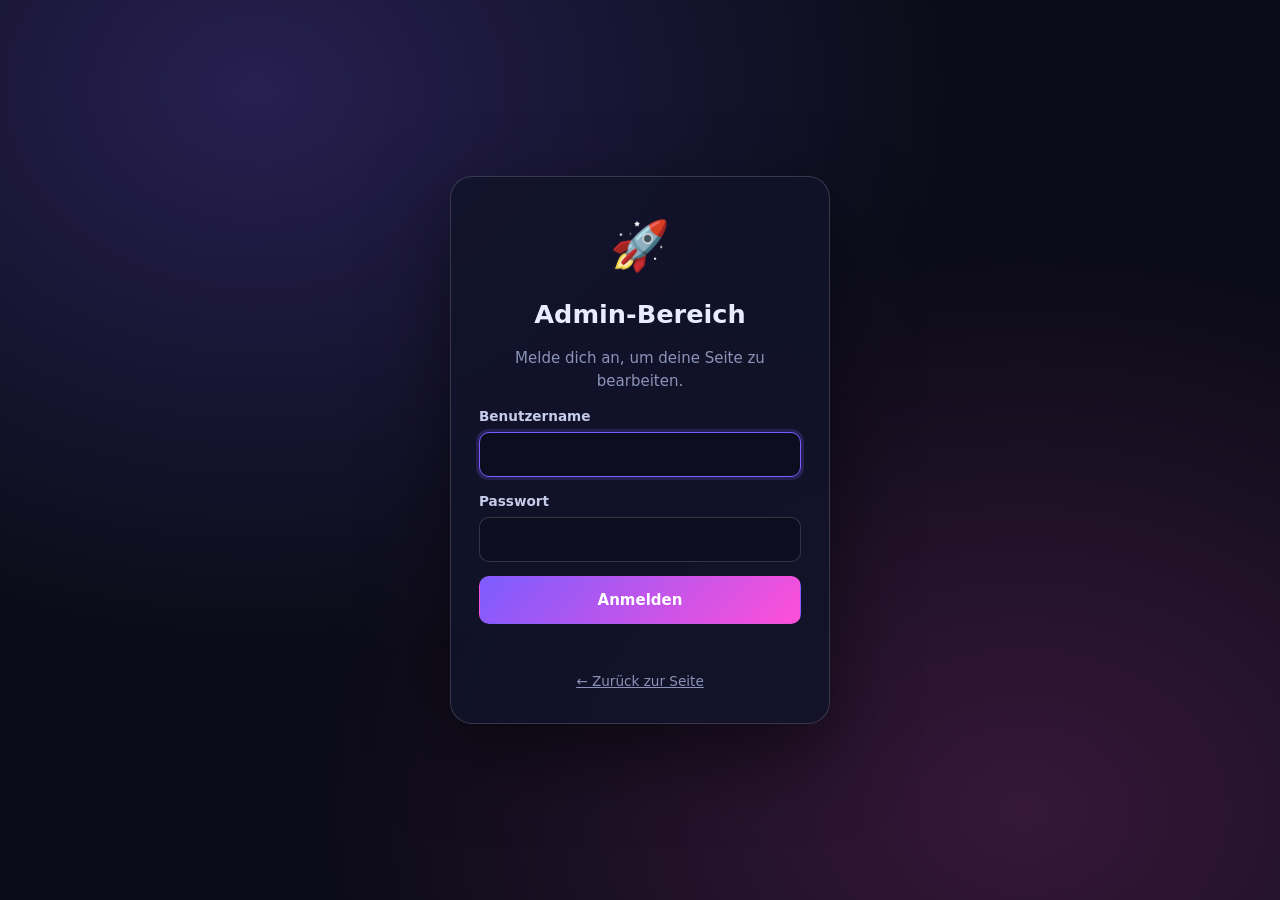
==== admin.html @ ae09e74c "Add admin panel, live page after launch and many new features Turns the single coming-soon page into" ====
<!doctype html>
<html lang="de">
<head>
  <meta charset="utf-8">
  <meta name="viewport" content="width=device-width, initial-scale=1">
  <meta name="robots" content="noindex, nofollow">
  <meta name="theme-color" content="#0a0b16">
  <title>Admin – Coming Soon</title>
  <link rel="icon" href="data:image/svg+xml,<svg xmlns='http://www.w3.org/2000/svg' viewBox='0 0 100 100'><text y='.9em' font-size='90'>🛠️</text></svg>">
  <link rel="stylesheet" href="assets/css/admin.css">
</head>
<body>
  <!-- ===================== LOGIN ===================== -->
  <div class="login" id="login">
    <form class="login-card" id="login-form" novalidate>
      <div class="login-logo" aria-hidden="true">🚀</div>
      <h1>Admin-Bereich</h1>
      <p class="muted">Melde dich an, um deine Seite zu bearbeiten.</p>
      <label class="field">
        <span>Benutzername</span>
        <input id="login-user" name="username" autocomplete="username" required>
      </label>
      <label class="field">
        <span>Passwort</span>
        <input id="login-pass" name="password" type="password" autocomplete="current-password" required>
      </label>
      <button class="a-btn primary wide" type="submit" id="login-btn">Anmelden</button>
      <p class="login-error" id="login-error" role="alert"></p>
      <a class="muted small" href="./">← Zurück zur Seite</a>
    </form>
  </div>

  <!-- ===================== APP ===================== -->
  <div class="app" id="app" hidden>
    <header class="a-top">
      <div class="a-brand">
        <span class="a-logo" aria-hidden="true">🛠️</span>
        <div>
          <b>Admin</b>
          <span class="a-site" id="site-name"></span>
        </div>
      </div>
      <div class="a-status" id="status" role="status"></div>
      <div class="a-actions">
        <a class="a-btn ghost" href="./" target="_blank" rel="noopener">Seite öffnen ↗</a>
        <button class="a-btn primary" type="button" id="btn-publish">☁️ Veröffentlichen</button>
        <button class="a-btn ghost icon" type="button" id="btn-logout" title="Abmelden" aria-label="Abmelden">⎋</button>
      </div>
    </header>

    <div class="a-tabs" role="tablist" aria-label="Ansicht">
      <button type="button" role="tab" data-view="edit" aria-selected="true">✏️ Bearbeiten</button>
      <button type="button" role="tab" data-view="preview" aria-selected="false">👁 Vorschau</button>
    </div>

    <div class="a-layout" id="layout" data-view="edit">
      <nav class="a-nav" id="nav" aria-label="Bereiche"></nav>
      <main class="a-editor" id="editor"></main>
      <section class="a-preview" aria-label="Live-Vorschau">
        <div class="a-preview-bar">
          <div class="seg" id="device-seg" role="group" aria-label="Gerät">
            <button type="button" data-device="desktop" aria-pressed="true" title="Computer">💻</button>
            <button type="button" data-device="mobile" aria-pressed="false" title="Handy">📱</button>
          </div>
          <div class="seg" id="mode-seg" role="group" aria-label="Vorschau-Modus">
            <button type="button" data-mode="" aria-pressed="true" title="So wie eingestellt">Echt</button>
            <button type="button" data-mode="soon" aria-pressed="false">Soon</button>
            <button type="button" data-mode="live" aria-pressed="false">Live</button>
          </div>
          <div class="seg" id="lang-seg" role="group" aria-label="Sprache">
            <button type="button" data-lang="de" aria-pressed="true">DE</button>
            <button type="button" data-lang="en" aria-pressed="false">EN</button>
          </div>
          <button class="a-btn ghost small" type="button" id="btn-launch-test" title="Launch-Show testen">🚀 Launch testen</button>
          <button class="a-btn ghost small icon" type="button" id="btn-reload" title="Vorschau neu laden" aria-label="Vorschau neu laden">↻</button>
        </div>
        <div class="a-frame-wrap" id="frame-wrap">
          <iframe id="preview" title="Vorschau der Seite" src="about:blank"></iframe>
        </div>
      </section>
    </div>
  </div>

  <div class="a-toast" id="toast" role="status" aria-live="polite"></div>

  <script src="assets/js/icons.js"></script>
  <script src="assets/js/config.js"></script>
  <script src="assets/js/images.js"></script>
  <script src="assets/js/admin.js"></script>
</body>
</html>
---- assets/css/admin.css ----
/* =========================================================
   Admin-Panel
   ========================================================= */
:root {
  --bg: #0a0b16;
  --panel: #11132a;
  --panel-2: #171a36;
  --line: rgba(255, 255, 255, 0.09);
  --line-strong: rgba(255, 255, 255, 0.16);
  --fg: #e8ecff;
  --muted: #8b93b8;
  --a1: #7c5cff;
  --a2: #00d4ff;
  --a3: #ff4fd8;
  --ok: #3dffa8;
  --warn: #ffc94d;
  --danger: #ff6b81;
  --radius: 14px;
  --font: system-ui, -apple-system, "Segoe UI", Roboto, "Helvetica Neue", Arial, sans-serif;
  color-scheme: dark;
}

* { box-sizing: border-box; margin: 0; padding: 0; }
[hidden] { display: none !important; }
html, body { height: 100%; }
body {
  background: var(--bg);
  color: var(--fg);
  font-family: var(--font);
  font-size: 15px;
  line-height: 1.5;
  -webkit-font-smoothing: antialiased;
}
a { color: var(--a2); }
button, input, select, textarea { font: inherit; color: inherit; }
:focus-visible { outline: 2px solid var(--a2); outline-offset: 2px; }
.muted { color: var(--muted); }
.small { font-size: 0.85rem; }

/* ---------- Buttons ---------- */
.a-btn {
  display: inline-flex; align-items: center; justify-content: center; gap: 6px;
  padding: 9px 16px;
  border-radius: 10px;
  border: 1px solid var(--line-strong);
  background: var(--panel-2);
  color: var(--fg);
  font-weight: 600;
  text-decoration: none;
  cursor: pointer;
  white-space: nowrap;
  transition: transform 0.12s, background 0.2s, border-color 0.2s, box-shadow 0.2s, opacity 0.2s;
}
.a-btn:hover { border-color: rgba(124, 92, 255, 0.6); }
.a-btn:active { transform: translateY(1px); }
.a-btn.primary { background: linear-gradient(135deg, var(--a1), var(--a3)); border-color: transparent; color: #fff; }
.a-btn.primary:hover { box-shadow: 0 6px 20px rgba(255, 79, 216, 0.3); }
.a-btn.ghost { background: transparent; }
.a-btn.danger { border-color: rgba(255, 107, 129, 0.5); color: var(--danger); background: transparent; }
.a-btn.danger:hover { background: rgba(255, 107, 129, 0.1); }
.a-btn.small { padding: 6px 10px; font-size: 0.85rem; }
.a-btn.icon { padding: 8px 11px; }
.a-btn.wide { width: 100%; padding: 12px; }
.a-btn:disabled { opacity: 0.5; cursor: default; }
.a-btn.busy { position: relative; color: transparent !important; }
.a-btn.busy::after {
  content: ""; position: absolute; width: 16px; height: 16px;
  border: 2px solid #fff; border-right-color: transparent; border-radius: 50%;
  animation: spin 0.7s linear infinite;
}
@keyframes spin { to { transform: rotate(360deg); } }

/* ---------- Login ---------- */
.login {
  min-height: 100vh;
  display: flex; align-items: center; justify-content: center;
  padding: 24px 16px;
  background:
    radial-gradient(ellipse at 20% 10%, rgba(124, 92, 255, 0.25), transparent 50%),
    radial-gradient(ellipse at 80% 90%, rgba(255, 79, 216, 0.18), transparent 50%),
    var(--bg);
}
.login-card {
  width: 100%; max-width: 380px;
  padding: 32px 28px;
  border-radius: 22px;
  background: rgba(17, 19, 42, 0.85);
  border: 1px solid var(--line-strong);
  box-shadow: 0 30px 80px rgba(0, 0, 0, 0.5);
  display: flex; flex-direction: column; gap: 14px;
  text-align: center;
}
.login-card.shake { animation: shake 0.4s; }
@keyframes shake { 20%, 60% { transform: translateX(-8px); } 40%, 80% { transform: translateX(8px); } }
.login-logo { font-size: 3rem; animation: bob 3s ease-in-out infinite; }
@keyframes bob { 50% { transform: translateY(-6px) rotate(-6deg); } }
.login-card h1 { font-size: 1.6rem; }
.login-error { min-height: 1.3em; color: var(--danger); font-size: 0.9rem; }

/* ---------- Formularfelder ---------- */
.field { display: flex; flex-direction: column; gap: 6px; text-align: left; }
.field > span, .field-label { font-size: 0.85rem; font-weight: 600; color: #c5cbea; }
.field input, .field select, .field textarea,
.input {
  width: 100%;
  padding: 10px 12px;
  border-radius: 10px;
  border: 1px solid var(--line-strong);
  background: #0c0e20;
  color: var(--fg);
  outline: none;
  transition: border-color 0.2s, box-shadow 0.2s;
}
.field textarea, textarea.input { min-height: 84px; resize: vertical; line-height: 1.5; }
.field input:focus, .field select:focus, .field textarea:focus, .input:focus {
  border-color: var(--a1);
  box-shadow: 0 0 0 3px rgba(124, 92, 255, 0.2);
}
.help { font-size: 0.8rem; color: var(--muted); }
.help code, .info code { background: rgba(255, 255, 255, 0.08); padding: 1px 5px; border-radius: 5px; font-size: 0.9em; }

.i18n { display: grid; gap: 6px; }
.i18n-row { display: grid; grid-template-columns: 34px 1fr; gap: 8px; align-items: start; }
.i18n-flag {
  display: flex; align-items: center; justify-content: center;
  height: 40px;
  border-radius: 8px;
  background: var(--panel-2);
  font-size: 0.72rem; font-weight: 800; letter-spacing: 0.04em; color: var(--muted);
}

.toggle { display: flex; align-items: center; justify-content: space-between; gap: 12px; padding: 4px 0; cursor: pointer; }
.toggle .t-text { display: flex; flex-direction: column; }
.toggle .t-text b { font-weight: 600; font-size: 0.92rem; }
.switch { position: relative; flex: none; width: 44px; height: 26px; }
.switch input { position: absolute; opacity: 0; width: 100%; height: 100%; margin: 0; cursor: pointer; }
.switch .track { position: absolute; inset: 0; border-radius: 999px; background: #2a2d4d; transition: background 0.2s; pointer-events: none; }
.switch .track::after {
  content: ""; position: absolute; top: 3px; left: 3px;
  width: 20px; height: 20px; border-radius: 50%;
  background: #fff;
  transition: transform 0.2s;
}
.switch input:checked + .track { background: linear-gradient(135deg, var(--a1), var(--a3)); }
.switch input:checked + .track::after { transform: translateX(18px); }
.switch input:focus-visible + .track { outline: 2px solid var(--a2); outline-offset: 2px; }

.range-row { display: flex; align-items: center; gap: 12px; }
.range-row input[type="range"] { flex: 1; accent-color: var(--a1); }
.range-row output { min-width: 42px; text-align: right; font-variant-numeric: tabular-nums; color: var(--muted); }

.color-row { display: flex; align-items: center; gap: 10px; }
.color-row input[type="color"] { width: 44px; height: 40px; padding: 2px; border-radius: 10px; border: 1px solid var(--line-strong); background: #0c0e20; cursor: pointer; }
.color-row input[type="text"] { flex: 1; font-family: ui-monospace, monospace; }

.emoji-picks { display: flex; flex-wrap: wrap; gap: 6px; }
.emoji-picks button {
  width: 36px; height: 36px;
  border-radius: 8px;
  border: 1px solid var(--line);
  background: var(--panel-2);
  cursor: pointer;
  font-size: 1.1rem;
}
.emoji-picks button:hover { border-color: var(--a1); }

.image-field { display: flex; flex-direction: column; gap: 8px; }
.image-preview {
  display: flex; align-items: center; gap: 12px;
  padding: 10px;
  border-radius: 10px;
  border: 1px dashed var(--line-strong);
}
.image-preview img { width: 64px; height: 64px; object-fit: cover; border-radius: 8px; background: #000; }
.image-preview .actions { display: flex; flex-wrap: wrap; gap: 6px; }

/* ---------- App-Layout ---------- */
.app { height: 100vh; display: flex; flex-direction: column; }
.a-top {
  display: flex; align-items: center; gap: 16px;
  padding: 10px 16px;
  border-bottom: 1px solid var(--line);
  background: rgba(10, 11, 22, 0.95);
  min-height: 60px;
}
.a-brand { display: flex; align-items: center; gap: 10px; }
.a-logo { font-size: 1.5rem; }
.a-brand b { display: block; line-height: 1.1; }
.a-site { font-size: 0.8rem; color: var(--muted); }
.a-status { flex: 1; font-size: 0.85rem; color: var(--muted); display: flex; align-items: center; gap: 8px; min-width: 0; }
.a-status .pill {
  display: inline-flex; align-items: center; gap: 6px;
  padding: 4px 10px;
  border-radius: 999px;
  background: var(--panel-2);
  white-space: nowrap;
  overflow: hidden; text-overflow: ellipsis;
}
.a-status .pill.dirty { color: var(--warn); }
.a-status .pill.clean { color: var(--ok); }
.a-actions { display: flex; align-items: center; gap: 8px; }

.a-tabs { display: none; }

.a-layout {
  flex: 1;
  min-height: 0;
  display: grid;
  grid-template-columns: 210px minmax(360px, 520px) 1fr;
}

.a-nav {
  border-right: 1px solid var(--line);
  padding: 12px 10px;
  overflow-y: auto;
  display: flex; flex-direction: column; gap: 2px;
}
.a-nav button {
  display: flex; align-items: center; gap: 10px;
  width: 100%;
  padding: 9px 12px;
  border-radius: 10px;
  border: 0;
  background: none;
  text-align: left;
  cursor: pointer;
  color: var(--muted);
  font-weight: 600;
  font-size: 0.92rem;
}
.a-nav button:hover { background: var(--panel); color: var(--fg); }
.a-nav button[aria-current="page"] { background: var(--panel-2); color: var(--fg); box-shadow: inset 3px 0 0 var(--a1); }
.a-nav .nav-icon { width: 22px; text-align: center; }
.a-nav .badge-dot { margin-left: auto; width: 8px; height: 8px; border-radius: 50%; background: var(--warn); }

.a-editor { overflow-y: auto; padding: 20px 20px 80px; border-right: 1px solid var(--line); }
.panel-head { margin-bottom: 18px; }
.panel-head h2 { font-size: 1.35rem; display: flex; align-items: center; gap: 10px; }
.panel-head p { color: var(--muted); font-size: 0.9rem; margin-top: 4px; }

.group {
  padding: 16px;
  margin-bottom: 14px;
  border-radius: var(--radius);
  background: var(--panel);
  border: 1px solid var(--line);
  display: flex; flex-direction: column; gap: 14px;
}
.group > h3 { font-size: 0.78rem; letter-spacing: 0.12em; text-transform: uppercase; color: var(--a2); }
.group-row { display: grid; grid-template-columns: 1fr 1fr; gap: 12px; }

.info {
  padding: 12px 14px;
  border-radius: 12px;
  background: rgba(0, 212, 255, 0.07);
  border: 1px solid rgba(0, 212, 255, 0.25);
  font-size: 0.86rem;
  color: #cfe9f5;
}
.info.warn { background: rgba(255, 201, 77, 0.08); border-color: rgba(255, 201, 77, 0.35); color: #f5e5c0; }
.info.danger { background: rgba(255, 107, 129, 0.08); border-color: rgba(255, 107, 129, 0.35); color: #ffd3da; }
.info ol, .info ul { padding-left: 20px; margin-top: 6px; display: grid; gap: 4px; }
.info b { color: #fff; }

/* Listen-Editor */
.list { display: flex; flex-direction: column; gap: 8px; }
.list-item { border-radius: 12px; border: 1px solid var(--line-strong); background: #0d0f22; }
.list-item > summary {
  display: flex; align-items: center; gap: 8px;
  padding: 10px 12px;
  cursor: pointer;
  list-style: none;
  font-weight: 600;
  font-size: 0.92rem;
}
.list-item > summary::-webkit-details-marker { display: none; }
.list-item > summary::before { content: "▸"; color: var(--muted); transition: transform 0.2s; }
.list-item[open] > summary::before { transform: rotate(90deg); }
.list-item .li-title { flex: 1; overflow: hidden; text-overflow: ellipsis; white-space: nowrap; }
.list-item .li-tools { display: flex; gap: 4px; }
.list-item .li-tools button {
  width: 28px; height: 28px;
  border-radius: 8px;
  border: 1px solid var(--line);
  background: var(--panel-2);
  cursor: pointer;
  font-size: 0.8rem;
}
.list-item .li-tools button:hover { border-color: var(--a1); }
.list-item .li-tools button.del:hover { border-color: var(--danger); color: var(--danger); }
.list-body { padding: 4px 12px 14px; display: flex; flex-direction: column; gap: 12px; }
.li-icon { width: 20px; height: 20px; display: inline-flex; }
.li-icon svg { width: 100%; height: 100%; fill: currentColor; }

/* Themen-Auswahl */
.themes { display: grid; grid-template-columns: repeat(auto-fill, minmax(96px, 1fr)); gap: 8px; }
.theme-card {
  padding: 10px;
  border-radius: 12px;
  border: 2px solid var(--line);
  cursor: pointer;
  text-align: left;
  font-size: 0.85rem;
  font-weight: 600;
  display: flex; flex-direction: column; gap: 8px;
}
.theme-card[aria-pressed="true"] { border-color: var(--a1); box-shadow: 0 0 0 3px rgba(124, 92, 255, 0.25); }
.theme-swatch { height: 34px; border-radius: 8px; }

/* Modus-Auswahl */
.mode-cards { display: grid; grid-template-columns: repeat(3, 1fr); gap: 8px; }
.mode-card {
  padding: 12px 10px;
  border-radius: 12px;
  border: 2px solid var(--line);
  background: #0d0f22;
  cursor: pointer;
  text-align: center;
  display: flex; flex-direction: column; gap: 4px; align-items: center;
}
.mode-card .mc-icon { font-size: 1.6rem; }
.mode-card b { font-size: 0.9rem; }
.mode-card small { color: var(--muted); font-size: 0.75rem; line-height: 1.3; }
.mode-card[aria-pressed="true"] { border-color: var(--a1); background: rgba(124, 92, 255, 0.12); }

.stat-row { display: grid; grid-template-columns: repeat(auto-fit, minmax(130px, 1fr)); gap: 8px; }
.stat-box { padding: 12px; border-radius: 12px; background: #0d0f22; border: 1px solid var(--line); }
.stat-box .v { font-size: 1.25rem; font-weight: 800; }
.stat-box .l { font-size: 0.78rem; color: var(--muted); }

.checklist { list-style: none; display: grid; gap: 6px; }
.checklist li button {
  width: 100%;
  display: flex; align-items: center; gap: 10px;
  padding: 9px 12px;
  border-radius: 10px;
  border: 1px solid var(--line);
  background: #0d0f22;
  cursor: pointer;
  text-align: left;
  font-size: 0.9rem;
}
.checklist li button:hover { border-color: var(--a1); }
.checklist .ck { width: 22px; height: 22px; border-radius: 50%; display: inline-flex; align-items: center; justify-content: center; font-size: 0.75rem; flex: none; }
.checklist .done .ck { background: var(--ok); color: #04210f; }
.checklist .todo .ck { border: 2px solid var(--line-strong); }
.checklist .done span.txt { color: var(--muted); text-decoration: line-through; }
.checklist .opt { margin-left: auto; font-size: 0.72rem; color: var(--muted); }
.progress { height: 8px; border-radius: 999px; background: #22253f; overflow: hidden; }
.progress > div { height: 100%; background: linear-gradient(90deg, var(--a2), var(--a1), var(--a3)); transition: width 0.4s; }

.btn-row { display: flex; flex-wrap: wrap; gap: 8px; }

.log {
  max-height: 220px;
  overflow-y: auto;
  padding: 10px 12px;
  border-radius: 10px;
  background: #07081a;
  border: 1px solid var(--line);
  font-family: ui-monospace, SFMono-Regular, Menlo, monospace;
  font-size: 0.78rem;
  white-space: pre-wrap;
  color: #b9c0e8;
}
.log .ok { color: var(--ok); }
.log .err { color: var(--danger); }

.egg-list { display: grid; gap: 6px; font-size: 0.88rem; }
.egg-list div { display: flex; gap: 10px; padding: 8px 10px; border-radius: 10px; background: #0d0f22; }
.egg-list kbd { font-family: ui-monospace, monospace; font-size: 0.8rem; padding: 1px 6px; border-radius: 5px; background: rgba(255, 255, 255, 0.08); border: 1px solid var(--line-strong); }

/* ---------- Vorschau ---------- */
.a-preview { display: flex; flex-direction: column; min-width: 0; min-height: 0; background: #06070f; }
.a-preview-bar {
  display: flex; flex-wrap: wrap; align-items: center; gap: 8px;
  padding: 10px 12px;
  border-bottom: 1px solid var(--line);
}
.seg { display: inline-flex; padding: 3px; border-radius: 10px; background: var(--panel); border: 1px solid var(--line); }
.seg button {
  border: 0; background: none; cursor: pointer;
  padding: 5px 10px; border-radius: 7px;
  font-size: 0.82rem; font-weight: 600; color: var(--muted);
}
.seg button[aria-pressed="true"] { background: var(--panel-2); color: var(--fg); box-shadow: 0 0 0 1px var(--line-strong); }
.a-frame-wrap { flex: 1; min-height: 0; display: flex; justify-content: center; padding: 12px; overflow: auto; }
.a-frame-wrap iframe {
  width: 100%; height: 100%;
  border: 1px solid var(--line-strong);
  border-radius: 12px;
  background: #05060f;
  transition: width 0.3s;
}
.a-frame-wrap.mobile iframe { width: 390px; max-width: 100%; height: min(100%, 844px); border-radius: 28px; border-width: 6px; border-color: #23263f; }

/* ---------- Toast ---------- */
.a-toast {
  position: fixed;
  left: 50%; bottom: 24px;
  z-index: 100;
  max-width: calc(100% - 32px);
  padding: 10px 18px;
  border-radius: 12px;
  background: #1b1e3d;
  border: 1px solid var(--line-strong);
  box-shadow: 0 10px 30px rgba(0, 0, 0, 0.4);
  font-size: 0.9rem;
  opacity: 0;
  transform: translate(-50%, 16px);
  transition: opacity 0.25s, transform 0.25s;
  pointer-events: none;
}
.a-toast.show { opacity: 1; transform: translate(-50%, 0); }
.a-toast.error { border-color: rgba(255, 107, 129, 0.6); }
.a-toast.success { border-color: rgba(61, 255, 168, 0.5); }

/* ---------- Responsiv ---------- */
@media (max-width: 1180px) {
  .a-layout { grid-template-columns: minmax(340px, 480px) 1fr; grid-template-rows: auto 1fr; }
  .a-nav {
    grid-column: 1 / -1;
    flex-direction: row;
    overflow-x: auto;
    border-right: 0;
    border-bottom: 1px solid var(--line);
    padding: 8px 10px;
  }
  .a-nav button { width: auto; flex: none; }
  .a-nav button[aria-current="page"] { box-shadow: inset 0 -3px 0 var(--a1); }
}
@media (max-width: 820px) {
  .a-top { flex-wrap: wrap; gap: 10px; }
  .a-status { order: 3; flex-basis: 100%; }
  .a-actions .a-btn.ghost:not(.icon) { display: none; }
  .a-tabs { display: flex; border-bottom: 1px solid var(--line); }
  .a-tabs button {
    flex: 1; padding: 10px; border: 0; background: none; cursor: pointer;
    font-weight: 600; color: var(--muted);
  }
  .a-tabs button[aria-selected="true"] { color: var(--fg); box-shadow: inset 0 -3px 0 var(--a1); }
  .a-status { flex-wrap: wrap; }
  .a-layout { grid-template-columns: 1fr; grid-template-rows: auto 1fr; }
  .a-layout[data-view="preview"] { grid-template-rows: 1fr; }
  .a-layout[data-view="edit"] .a-preview { display: none; }
  .a-layout[data-view="preview"] .a-editor,
  .a-layout[data-view="preview"] .a-nav { display: none; }
  .a-editor { border-right: 0; }
  .group-row { grid-template-columns: 1fr; }
  .mode-cards { grid-template-columns: 1fr; }
  .a-frame-wrap { padding: 8px; }
}
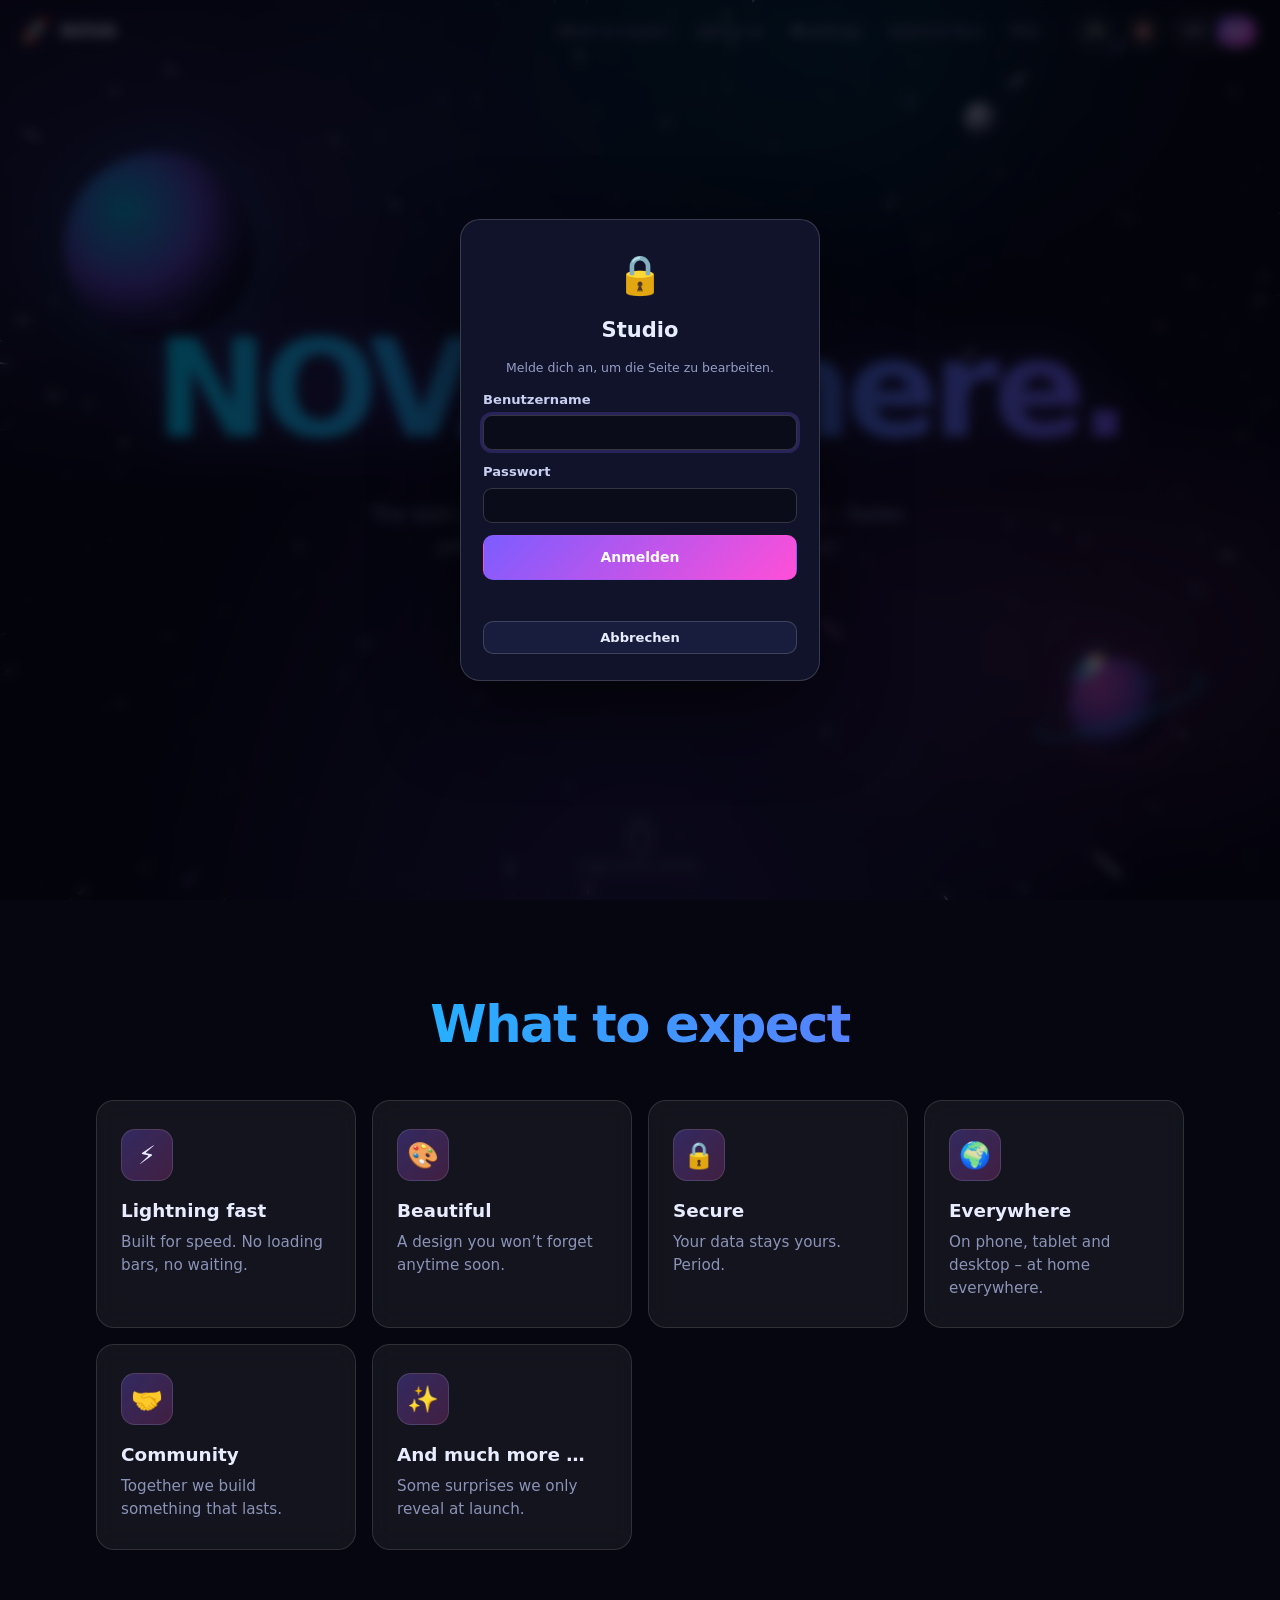
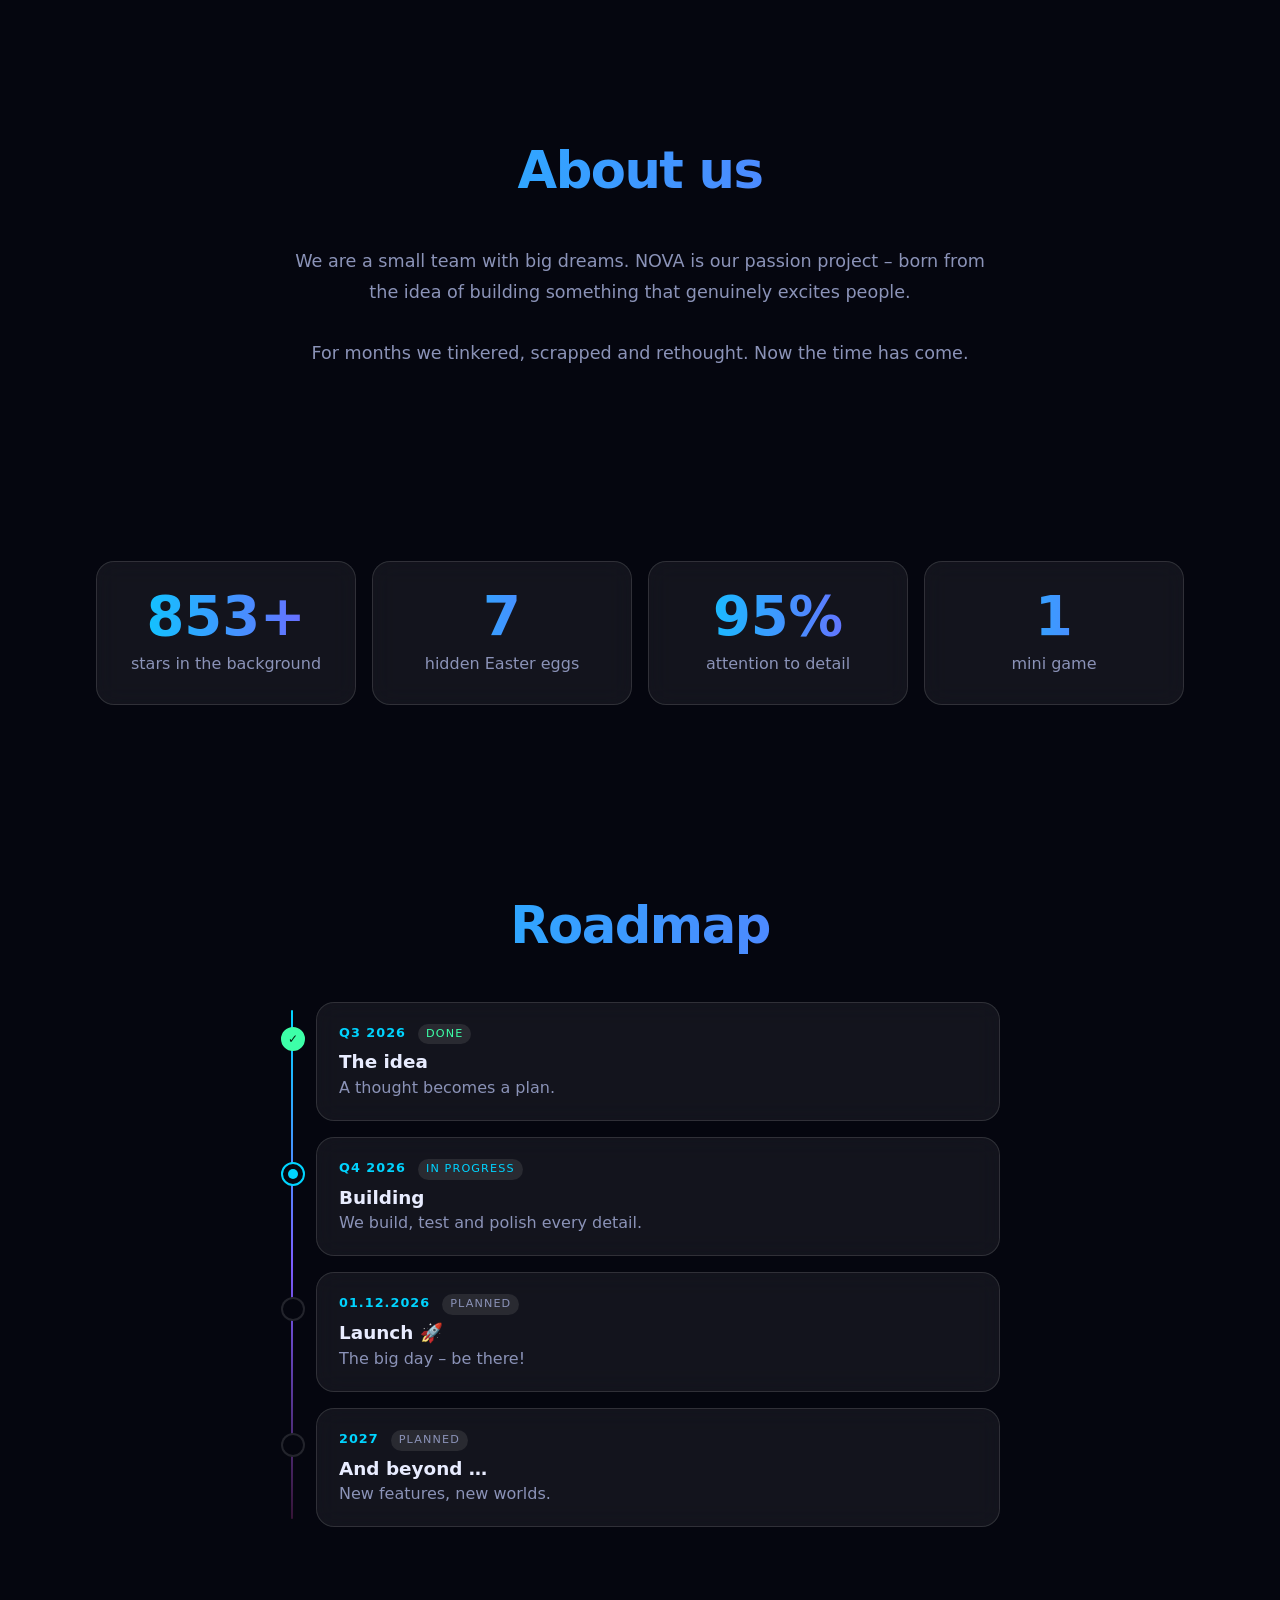
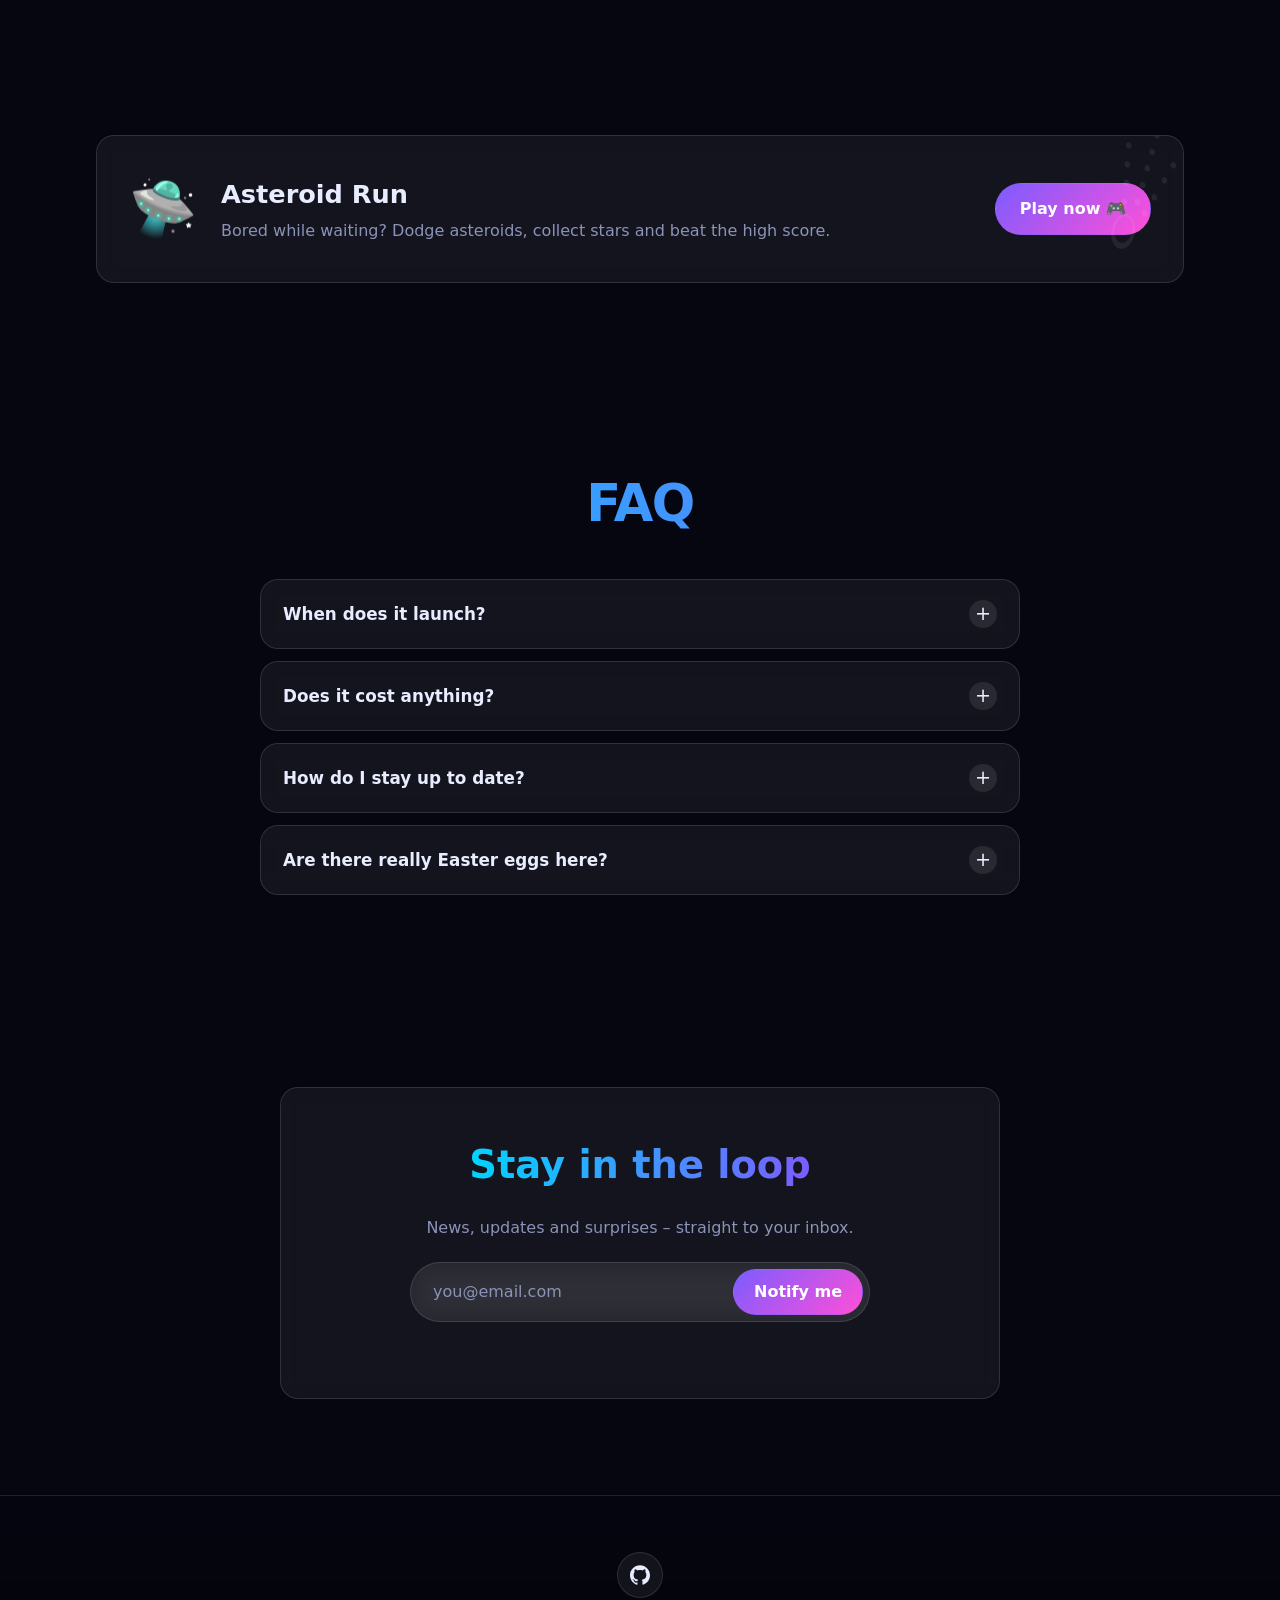
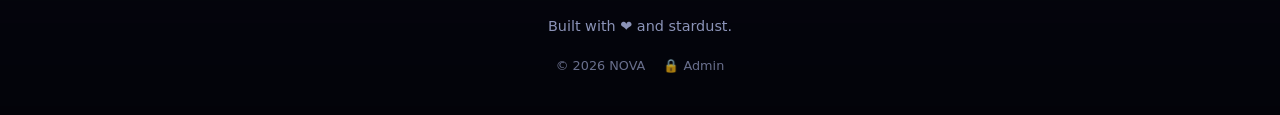
==== commit 5c15397b: "Replace admin panel with in-page Studio and add artifact mode The admin panel is now a sidebar on th" ====
--- a/admin.html
+++ b/admin.html
@@ -2,90 +2,12 @@
 <html lang="de">
 <head>
   <meta charset="utf-8">
-  <meta name="viewport" content="width=device-width, initial-scale=1">
-  <meta name="robots" content="noindex, nofollow">
-  <meta name="theme-color" content="#0a0b16">
-  <title>Admin – Coming Soon</title>
-  <link rel="icon" href="data:image/svg+xml,<svg xmlns='http://www.w3.org/2000/svg' viewBox='0 0 100 100'><text y='.9em' font-size='90'>🛠️</text></svg>">
-  <link rel="stylesheet" href="assets/css/admin.css">
+  <meta name="robots" content="noindex">
+  <title>Studio</title>
+  <meta http-equiv="refresh" content="0; url=./#admin">
+  <script>location.replace('./#admin');</script>
 </head>
-<body>
-  <!-- ===================== LOGIN ===================== -->
-  <div class="login" id="login">
-    <form class="login-card" id="login-form" novalidate>
-      <div class="login-logo" aria-hidden="true">🚀</div>
-      <h1>Admin-Bereich</h1>
-      <p class="muted">Melde dich an, um deine Seite zu bearbeiten.</p>
-      <label class="field">
-        <span>Benutzername</span>
-        <input id="login-user" name="username" autocomplete="username" required>
-      </label>
-      <label class="field">
-        <span>Passwort</span>
-        <input id="login-pass" name="password" type="password" autocomplete="current-password" required>
-      </label>
-      <button class="a-btn primary wide" type="submit" id="login-btn">Anmelden</button>
-      <p class="login-error" id="login-error" role="alert"></p>
-      <a class="muted small" href="./">← Zurück zur Seite</a>
-    </form>
-  </div>
-
-  <!-- ===================== APP ===================== -->
-  <div class="app" id="app" hidden>
-    <header class="a-top">
-      <div class="a-brand">
-        <span class="a-logo" aria-hidden="true">🛠️</span>
-        <div>
-          <b>Admin</b>
-          <span class="a-site" id="site-name"></span>
-        </div>
-      </div>
-      <div class="a-status" id="status" role="status"></div>
-      <div class="a-actions">
-        <a class="a-btn ghost" href="./" target="_blank" rel="noopener">Seite öffnen ↗</a>
-        <button class="a-btn primary" type="button" id="btn-publish">☁️ Veröffentlichen</button>
-        <button class="a-btn ghost icon" type="button" id="btn-logout" title="Abmelden" aria-label="Abmelden">⎋</button>
-      </div>
-    </header>
-
-    <div class="a-tabs" role="tablist" aria-label="Ansicht">
-      <button type="button" role="tab" data-view="edit" aria-selected="true">✏️ Bearbeiten</button>
-      <button type="button" role="tab" data-view="preview" aria-selected="false">👁 Vorschau</button>
-    </div>
-
-    <div class="a-layout" id="layout" data-view="edit">
-      <nav class="a-nav" id="nav" aria-label="Bereiche"></nav>
-      <main class="a-editor" id="editor"></main>
-      <section class="a-preview" aria-label="Live-Vorschau">
-        <div class="a-preview-bar">
-          <div class="seg" id="device-seg" role="group" aria-label="Gerät">
-            <button type="button" data-device="desktop" aria-pressed="true" title="Computer">💻</button>
-            <button type="button" data-device="mobile" aria-pressed="false" title="Handy">📱</button>
-          </div>
-          <div class="seg" id="mode-seg" role="group" aria-label="Vorschau-Modus">
-            <button type="button" data-mode="" aria-pressed="true" title="So wie eingestellt">Echt</button>
-            <button type="button" data-mode="soon" aria-pressed="false">Soon</button>
-            <button type="button" data-mode="live" aria-pressed="false">Live</button>
-          </div>
-          <div class="seg" id="lang-seg" role="group" aria-label="Sprache">
-            <button type="button" data-lang="de" aria-pressed="true">DE</button>
-            <button type="button" data-lang="en" aria-pressed="false">EN</button>
-          </div>
-          <button class="a-btn ghost small" type="button" id="btn-launch-test" title="Launch-Show testen">🚀 Launch testen</button>
-          <button class="a-btn ghost small icon" type="button" id="btn-reload" title="Vorschau neu laden" aria-label="Vorschau neu laden">↻</button>
-        </div>
-        <div class="a-frame-wrap" id="frame-wrap">
-          <iframe id="preview" title="Vorschau der Seite" src="about:blank"></iframe>
-        </div>
-      </section>
-    </div>
-  </div>
-
-  <div class="a-toast" id="toast" role="status" aria-live="polite"></div>
-
-  <script src="assets/js/icons.js"></script>
-  <script src="assets/js/config.js"></script>
-  <script src="assets/js/images.js"></script>
-  <script src="assets/js/admin.js"></script>
+<body style="background:#05060f;color:#e8ecff;font-family:system-ui,sans-serif;display:grid;place-items:center;min-height:100vh;margin:0">
+  <p>Das Admin-Panel heißt jetzt <a href="./#admin" style="color:#00d4ff">Studio</a> und öffnet sich direkt auf der Seite …</p>
 </body>
 </html>
